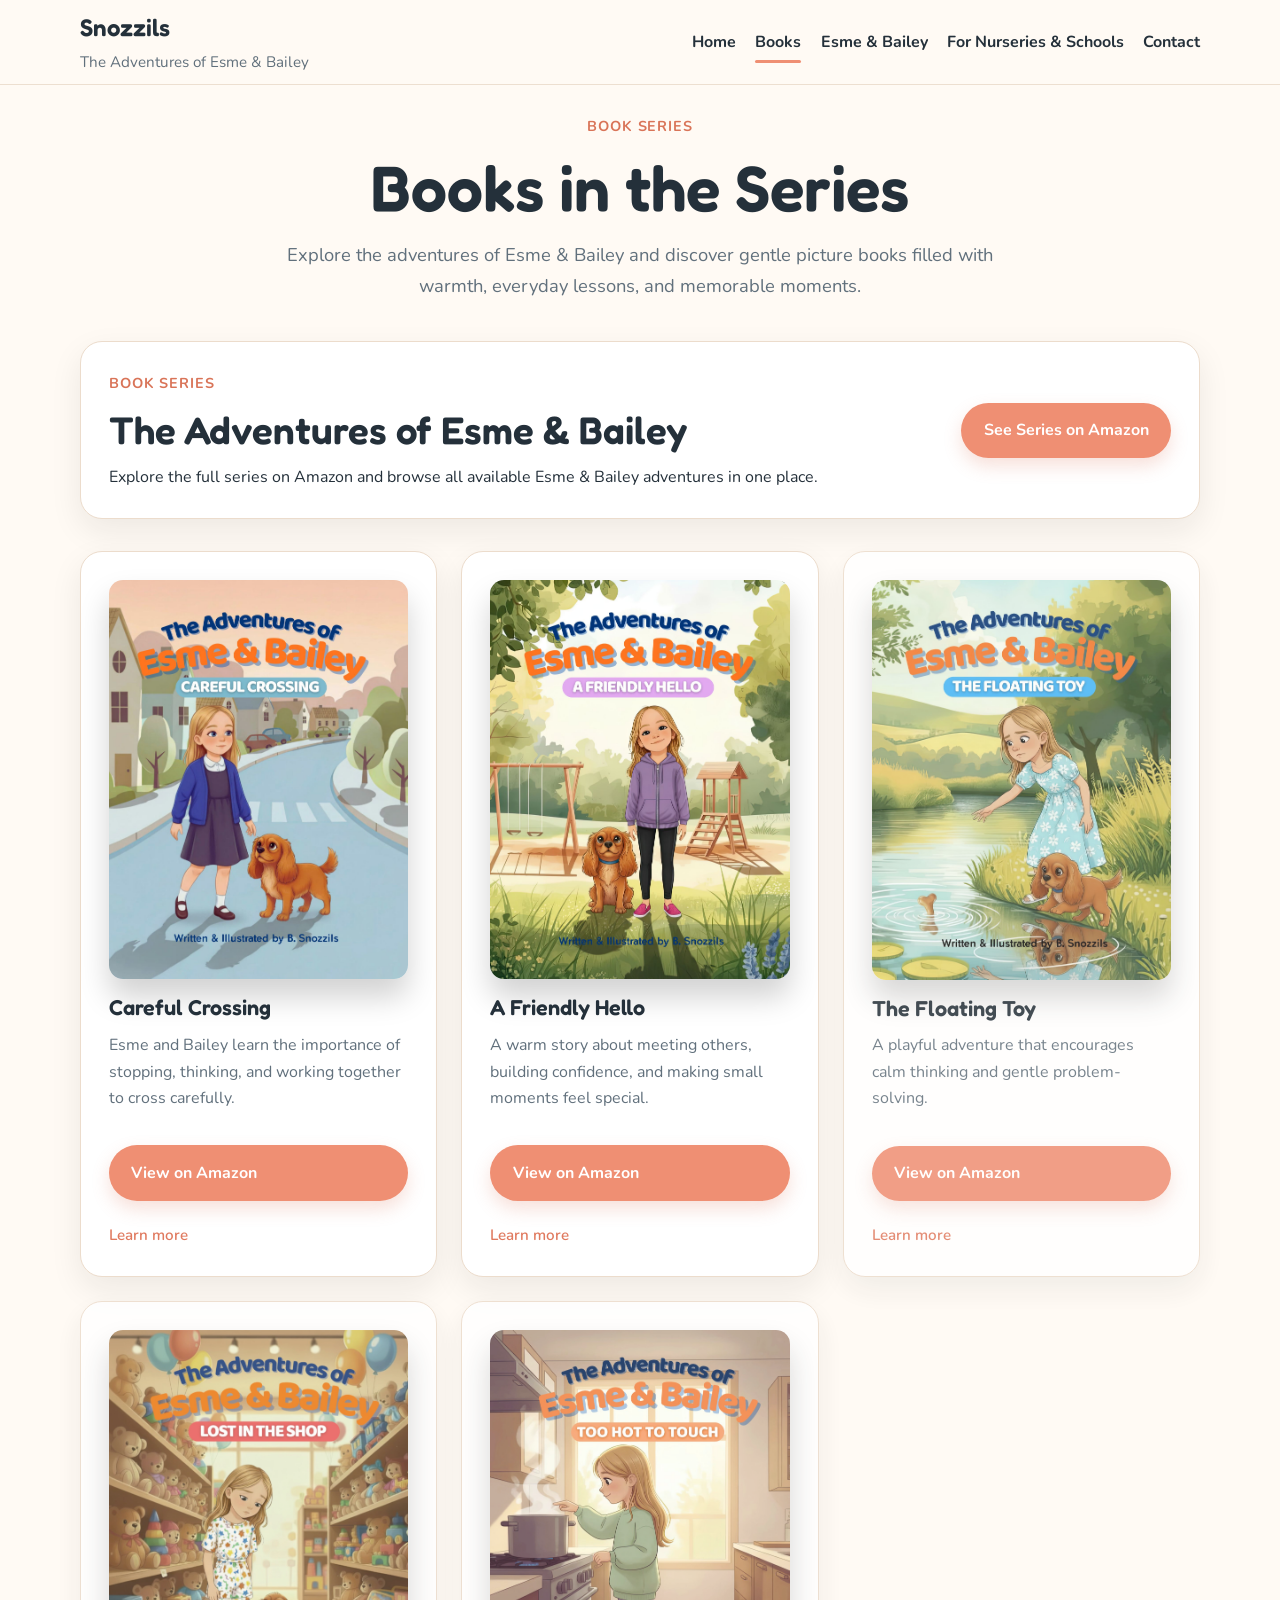
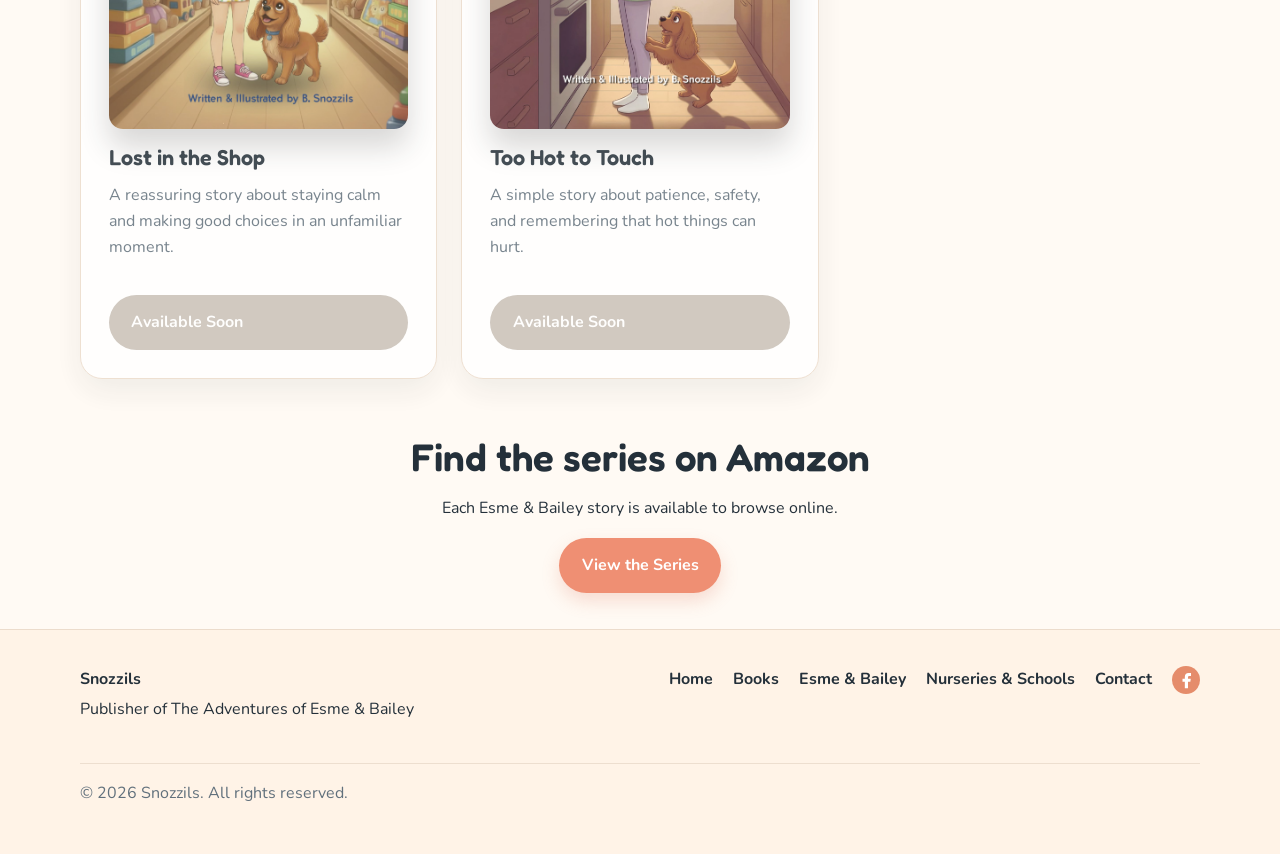
==== books/index.html @ 06a515b3 "feature: adding g-id" ====
<!doctype html>
<html lang="en">
  <head>
    <!-- Google Tag Manager -->
    <script>
      (function (w, d, s, l, i) {
        w[l] = w[l] || [];
        w[l].push({ "gtm.start": new Date().getTime(), event: "gtm.js" });
        var f = d.getElementsByTagName(s)[0],
          j = d.createElement(s),
          dl = l != "dataLayer" ? "&l=" + l : "";
        j.async = true;
        j.src = "https://www.googletagmanager.com/gtm.js?id=" + i + dl;
        f.parentNode.insertBefore(j, f);
      })(window, document, "script", "dataLayer", "GTM-5SWCSBLT");
    </script>
    <!-- End Google Tag Manager -->
    <meta charset="UTF-8" />
    <meta name="viewport" content="width=device-width, initial-scale=1.0" />
    <title>Books | The Adventures of Esme & Bailey</title>
    <meta
      name="description"
      content="Browse the books in The Adventures of Esme & Bailey picture book series."
    />
    <link rel="preconnect" href="https://fonts.googleapis.com" />
    <link rel="preconnect" href="https://fonts.gstatic.com" crossorigin />
    <link
      href="https://fonts.googleapis.com/css2?family=Fredoka:wght@400;500;600&family=Nunito:wght@400;600;700&display=swap"
      rel="stylesheet"
    />
    <link rel="stylesheet" href="/css/styles.css" />
    <link rel="stylesheet" href="/css/books.css" />
  </head>
  <body>
    <!-- Google Tag Manager (noscript) -->
    <noscript
      ><iframe
        src="https://www.googletagmanager.com/ns.html?id=GTM-5SWCSBLT"
        height="0"
        width="0"
        style="display: none; visibility: hidden"
      ></iframe
    ></noscript>
    <!-- End Google Tag Manager (noscript) -->
    <header class="site-header">
      <div class="container header-inner">
        <a href="/index.html" class="brand" aria-label="Snozzils home">
          <span class="brand-name">Snozzils</span>
          <span class="brand-subtitle">The Adventures of Esme & Bailey</span>
        </a>

        <button
          class="nav-toggle"
          aria-expanded="false"
          aria-controls="site-nav"
          aria-label="Open menu"
        >
          <span></span>
          <span></span>
          <span></span>
        </button>

        <nav id="site-nav" class="site-nav">
          <a href="/">Home</a>
          <a href="/books/" class="active">Books</a>
          <a href="/esme-bailey.html">Esme & Bailey</a>
          <a href="/nurseries-schools.html">For Nurseries & Schools</a>
          <a href="/contact.html">Contact</a>
        </nav>
      </div>
    </header>

    <main>
      <section class="page-hero section">
        <div class="container centered-text narrow">
          <p class="eyebrow">Book Series</p>
          <h1>Books in the Series</h1>
          <p class="lead">
            Explore the adventures of Esme & Bailey and discover gentle picture
            books filled with warmth, everyday lessons, and memorable moments.
          </p>
        </div>
      </section>

      <section class="section">
        <div class="container">
          <div class="series-panel card">
            <div class="series-panel-copy">
              <p class="eyebrow">Book Series</p>
              <h2>The Adventures of Esme & Bailey</h2>
              <p>
                Explore the full series on Amazon and browse all available Esme
                & Bailey adventures in one place.
              </p>
            </div>

            <div class="series-panel-actions">
              <a
                class="button"
                href="https://www.amazon.co.uk/dp/B0GRMDKV7B?binding=paperback&ref=dbs_dp_rwt_sb_pc_tpbk"
                target="_blank"
                rel="noopener"
              >
                See Series on Amazon
              </a>
            </div>
          </div>

          <div class="book-grid">
            <article class="book-card card">
              <img
                src="/images/books/careful-crossing.jpg"
                alt="Cover of Careful Crossing"
                class="book-cover"
              />

              <div class="book-card-content">
                <h3>Careful Crossing</h3>
                <p>
                  Esme and Bailey learn the importance of stopping, thinking,
                  and working together to cross carefully.
                </p>
                <div class="book-actions">
                  <a
                    class="button"
                    href="https://amzn.eu/d/08nSRtju"
                    target="_blank"
                    rel="noopener"
                  >
                    View on Amazon
                  </a>
                  <a href="/books/careful-crossing.html" class="book-link">
                    Learn more
                  </a>
                </div>
              </div>
            </article>

            <article class="book-card card">
              <img
                src="/images/books/friendly-hello.jpg"
                alt="Cover of A Friendly Hello"
                class="book-cover"
              />

              <div class="book-card-content">
                <h3>A Friendly Hello</h3>
                <p>
                  A warm story about meeting others, building confidence, and
                  making small moments feel special.
                </p>

                <div class="book-actions">
                  <a
                    class="button"
                    href="https://amzn.eu/d/0efbyoM5"
                    target="_blank"
                    rel="noopener"
                  >
                    View on Amazon
                  </a>
                  <a href="/books/a-friendly-hello.html" class="book-link">
                    Learn more
                  </a>
                </div>
              </div>
            </article>

            <article class="book-card card coming-soon">
              <img
                src="/images/books/floating-toy.jpg"
                alt="Cover of The Floating Toy"
                class="book-cover"
              />

              <div class="book-card-content">
                <h3>The Floating Toy</h3>
                <p>
                  A playful adventure that encourages calm thinking and gentle
                  problem-solving.
                </p>

                <div class="book-actions">
                  <a
                    class="button"
                    href="https://amzn.eu/d/0euOwkkl"
                    target="_blank"
                    rel="noopener"
                  >
                    View on Amazon
                  </a>
                  <a href="/books/the-floating-toy.html" class="book-link">
                    Learn more
                  </a>
                </div>
              </div>
            </article>

            <article class="book-card card coming-soon">
              <img
                src="/images/books/lost-in-the-shop.jpg"
                alt="Cover of Lost in the Shop"
                class="book-cover"
              />

              <div class="book-card-content">
                <h3>Lost in the Shop</h3>
                <p>
                  A reassuring story about staying calm and making good choices
                  in an unfamiliar moment.
                </p>

                <div class="book-actions">
                  <span class="button button-disabled">Available Soon</span>
                </div>
              </div>
            </article>

            <article class="book-card card coming-soon">
              <img
                src="/images/books/too-hot-to-touch.jpg"
                alt="Cover of Too Hot to Touch"
                class="book-cover"
              />

              <div class="book-card-content">
                <h3>Too Hot to Touch</h3>
                <p>
                  A simple story about patience, safety, and remembering that
                  hot things can hurt.
                </p>

                <div class="book-actions">
                  <span class="button button-disabled">Available Soon</span>
                </div>
              </div>
            </article>
          </div>
        </div>
      </section>

      <section class="section final-cta">
        <div class="container centered-text">
          <h2>Find the series on Amazon</h2>
          <p>Each Esme & Bailey story is available to browse online.</p>
          <a
            class="button"
            href="https://www.amazon.co.uk/dp/B0GRMDKV7B?binding=paperback&ref=dbs_dp_rwt_sb_pc_tpbk"
            target="_blank"
            rel="noopener"
          >
            View the Series
          </a>
        </div>
      </section>
    </main>

    <footer class="site-footer">
      <div class="container footer-inner">
        <div>
          <p class="footer-brand"><strong>Snozzils</strong></p>
          <p>Publisher of The Adventures of Esme & Bailey</p>
        </div>

        <nav class="footer-nav">
          <a href="/index.html">Home</a>
          <a href="/books/">Books</a>
          <a href="/esme-bailey.html">Esme & Bailey</a>
          <a href="/nurseries-schools.html">Nurseries & Schools</a>
          <a href="/contact.html">Contact</a>
          <a
            href="https://www.facebook.com/profile.php?id=61585542509320"
            target="_blank"
            class="social-link"
          >
            <img src="/images/fb.svg" alt="Facebook" />
          </a>
        </nav>
      </div>
      <div class="container footer-bottom">
        <p>&copy; 2026 Snozzils. All rights reserved.</p>
      </div>
    </footer>

    <script src="/js/main.js"></script>
  </body>
</html>
---- css/styles.css ----
/*
Snozzils Website
Copyright © 2026 Snozzils
All rights reserved.
*/

:root {
  --bg: #fffaf4;
  --surface: #ffffff;
  --surface-soft: #fff3e7;
  --text: #24303a;
  --muted: #61707c;
  --accent: #ef8f73;
  --accent-dark: #d97458;
  --secondary: #7fc9c4;
  --secondary-dark: #58aea7;
  --border: #ecdccc;
  --shadow: 0 12px 32px rgba(28, 28, 28, 0.08);
  --radius: 22px;
  --radius-sm: 14px;
  --max-width: 1120px;
  --transition: 0.2s ease;
}

*,
*::before,
*::after {
  box-sizing: border-box;
}

html {
  scroll-behavior: smooth;
}

body {
  margin: 0;
  font-family: "Nunito", Arial, sans-serif;
  background: var(--bg);
  color: var(--text);
  line-height: 1.65;
}

img {
  max-width: 100%;
  display: block;
}

a {
  color: var(--accent-dark);
  text-decoration: none;
}

a:hover {
  text-decoration: underline;
}

h1,
h2,
h3 {
  margin-top: 0;
  line-height: 1.15;
  font-family: "Fredoka", Arial, sans-serif;
  font-weight: 600;
  color: var(--text);
}

h1 {
  font-size: clamp(2.2rem, 5vw, 4rem);
  margin-bottom: 1rem;
}

h2 {
  font-size: clamp(1.7rem, 3vw, 2.5rem);
  margin-bottom: 1rem;
}

h3 {
  font-size: 1.35rem;
  margin-bottom: 0.75rem;
}

p {
  margin-top: 0;
  margin-bottom: 1rem;
}

ul {
  padding-left: 1.2rem;
  margin: 0;
}

.container {
  width: min(var(--max-width), calc(100% - 2rem));
  margin-inline: auto;
}

.narrow {
  max-width: 760px;
}

.section {
  padding: 2.75rem 0;
}

.section-tint {
  padding-top: 2.25rem;
  padding-bottom: 2.25rem;
  background: linear-gradient(180deg, rgba(255, 243, 231, 0.7), rgba(255, 250, 244, 0.8));
}

.centered-text {
  text-align: center;
}

.centered-top-gap {
  margin-top: 2rem;
  text-align: center;
}

.book-card.coming-soon {
  opacity: 0.85;
}

.book-card.coming-soon .book-cover {
  filter: saturate(0.9);
}

.eyebrow {
  display: inline-block;
  margin-bottom: 0.75rem;
  font-size: 0.9rem;
  font-weight: 700;
  letter-spacing: 0.06em;
  text-transform: uppercase;
  color: var(--accent-dark);
}

.lead {
  font-size: 1.15rem;
  color: var(--muted);
}

.card {
  background: var(--surface);
  border: 1px solid var(--border);
  border-radius: var(--radius);
  box-shadow: var(--shadow);
}

.series-panel {
  display: flex;
  align-items: center;
  justify-content: space-between;
  gap: 2rem;
  padding: 1.75rem;
  margin-bottom: 2rem;
}

.series-panel-copy h2 {
  margin-bottom: 0.75rem;
}

.series-panel-copy p:last-child {
  margin-bottom: 0;
}

.series-panel-actions {
  flex-shrink: 0;
}

.schools-intro-card {
  padding: 2rem;
  text-align: center;
}

.schools-intro-card h2 {
  margin-bottom: 1rem;
}

.schools-intro-card p:last-child {
  margin-bottom: 0;
}

.section-tight-top {
  padding-top: 0.5rem;
}

.schools-use-grid {
  display: grid;
  grid-template-columns: repeat(4, minmax(0, 1fr));
  gap: 1.25rem;
}

.use-card {
  padding: 1.5rem;
  text-align: center;
}

.use-card h3 {
  margin-bottom: 0.75rem;
}

.use-card p {
  margin-bottom: 0;
  color: var(--muted);
}

.button-row {
  display: flex;
  flex-wrap: wrap;
  gap: 1rem;
  margin-top: 1.5rem;
}

.centered-buttons {
  justify-content: center;
}

.button {
  display: inline-flex;
  align-items: center;
  justify-content: center;
  min-height: 50px;
  padding: 0.9rem 1.4rem;
  border-radius: 999px;
  border: 0;
  background: var(--accent);
  color: #ffffff;
  font-weight: 700;
  text-decoration: none;
  transition: transform var(--transition), background var(--transition), box-shadow var(--transition);
  box-shadow: 0 8px 18px rgba(217, 116, 88, 0.22);
}

.button:hover {
  background: var(--accent-dark);
  text-decoration: none;
  transform: translateY(-1px);
}

.button-secondary {
  background: var(--secondary);
  box-shadow: 0 8px 18px rgba(88, 174, 167, 0.2);
}

.button-secondary:hover {
  background: var(--secondary-dark);
}

.button-disabled {
  background: #c9c1b8;
  box-shadow: none;
  cursor: not-allowed;
  pointer-events: none;
}

.site-header {
  position: sticky;
  top: 0;
  z-index: 20;
  background: rgba(255, 250, 244, 0.94);
  backdrop-filter: blur(10px);
  border-bottom: 1px solid rgba(236, 220, 204, 0.9);
}

.header-inner {
  display: flex;
  align-items: center;
  justify-content: space-between;
  gap: 1rem;
  min-height: 84px;
}

.brand {
  display: inline-flex;
  flex-direction: column;
  gap: 0.15rem;
  color: var(--text);
  text-decoration: none;
}

.brand:hover {
  text-decoration: none;
}

.brand-name {
  font-family: "Fredoka", Arial, sans-serif;
  font-size: 1.5rem;
  font-weight: 600;
}

.brand-subtitle {
  font-size: 0.95rem;
  color: var(--muted);
}

.site-nav {
  display: flex;
  align-items: center;
  gap: 1.2rem;
}

.site-nav a {
  position: relative;
  padding: 0.35rem 0;
  font-weight: 700;
  color: var(--text);
  text-decoration: none;
}

.site-nav a::after {
  content: "";
  position: absolute;
  left: 0;
  bottom: -0.15rem;
  width: 100%;
  height: 3px;
  border-radius: 999px;
  background: transparent;
  transition: background var(--transition);
}

.site-nav a:hover::after,
.site-nav a.active::after {
  background: var(--accent);
}

.nav-toggle {
  display: none;
  width: 52px;
  height: 52px;
  padding: 0;
  border: 1px solid var(--border);
  border-radius: 14px;
  background: var(--surface);
  cursor: pointer;
}

.nav-toggle span {
  display: block;
  width: 22px;
  height: 2px;
  margin: 5px auto;
  background: var(--text);
  border-radius: 999px;
}

.hero {
  padding-top: 4rem;
  padding-bottom: 2.75rem;
}

.hero-grid,
.split-layout {
  display: grid;
  gap: 2rem;
  align-items: center;
}

.hero-grid {
  grid-template-columns: 1.1fr 0.9fr;
}

.hero-copy p:last-of-type {
  margin-bottom: 0;
}

.hero-media {
  padding: 1rem;
}

.hero-image,
.wide-image,
.character-image,
.book-cover {
  width: 100%;
  height: auto;
  border-radius: calc(var(--radius) - 8px);
}

.section-heading {
  max-width: 760px;
  margin: 0 auto 1.25rem;
  text-align: center;
}

.feature-grid,
.book-grid,
.chips-grid {
  display: grid;
  gap: 1.5rem;
}

.three-col {
  grid-template-columns: repeat(3, minmax(0, 1fr));
}

.two-col,
.split-layout {
  grid-template-columns: repeat(2, minmax(0, 1fr));
}

.book-grid {
  grid-template-columns: repeat(3, minmax(0, 1fr));
}

.info-card,
.character-card,
.book-card,
.contact-card,
.image-card {
  padding: 1.75rem;
}

.book-card .button {
  display: inline-block;
  margin-top: 14px;
}

.book-card .book-link {
  display: inline-block;
  margin-top: 8px;
}

.book-card p {
  flex-grow: 1;
}

.book-card .book-cover {
  aspect-ratio: 3 / 4;
  object-fit: cover;
  margin-bottom: 1rem;
  box-shadow: 0 18px 30px rgba(0,0,0,0.18);
  transition: transform 0.25s ease, box-shadow 0.25s ease;
}

.book-card {
  display: flex;
  flex-direction: column;
  height: 100%;
}

.book-card-content {
  flex-grow: 1;
}

.book-card-footer {
  margin-top: auto;
}

.book-card:hover .book-cover {
  transform: translateY(-6px);
  box-shadow: 0 26px 40px rgba(0,0,0,0.22);
}

.book-card p {
  color: var(--muted);
  flex-grow: 1;
}

.character-image {
  aspect-ratio: 1 / 1;
  object-fit: cover;
  margin-bottom: 1rem;
}

.split-callout {
  display: flex;
  align-items: center;
  justify-content: space-between;
  gap: 2rem;
  padding: 2rem;
}

.split-callout-actions {
  flex-shrink: 0;
}

.split-copy {
  padding: 0.5rem 0;
}

.simple-list li {
  margin-bottom: 0.7rem;
}

.chips-grid {
  grid-template-columns: repeat(4, minmax(0, 1fr));
  margin-top: 1rem;
}

.chip {
  padding: 1rem 1.2rem;
  text-align: center;
  background: var(--surface);
  border: 1px solid var(--border);
  border-radius: 999px;
  font-weight: 700;
  box-shadow: var(--shadow);
}

.final-cta {
  padding-top: 2.25rem;
  padding-bottom: 2.75rem;
}

.page-hero {
  padding-top: 1.75rem;
  padding-bottom: 0.5rem;
}

.page-hero .lead {
  margin-bottom: 0;
}

.page-hero + .section {
  padding-top: 0.75rem;
}

.site-footer {
  margin-top: 0.5rem;
  padding-top: 2.25rem;
  background: #fff3e7;
  border-top: 1px solid var(--border);
}

.footer-inner {
  display: flex;
  justify-content: space-between;
  gap: 2rem;
  padding-bottom: 1.5rem;
}

.footer-brand {
  margin-bottom: 0.25rem;
}

.footer-nav {
  display: flex;
  flex-wrap: wrap;
  gap: 1rem 1.25rem;
  align-content: flex-start;
}

.footer-nav a {
  color: var(--text);
  font-weight: 700;
  text-decoration: none;
}

.footer-bottom {
  padding: 1rem 0 2rem;
  border-top: 1px solid rgba(236, 220, 204, 0.9);
  color: var(--muted);
}

@media (max-width: 960px) {
  .schools-use-grid {
    grid-template-columns: repeat(2, minmax(0, 1fr));
  }
}

@media (max-width: 760px) {
  .schools-use-grid {
    grid-template-columns: 1fr;
  }

  .schools-intro-card,
  .use-card {
    padding: 1.4rem;
  }
}

@media (max-width: 960px) {
  .hero-grid,
  .split-layout,
  .three-col,
  .two-col,
  .book-grid,
  .chips-grid {
    grid-template-columns: repeat(2, minmax(0, 1fr));
  }

  .split-callout {
    flex-direction: column;
    align-items: flex-start;
  }

  .series-panel {
    flex-direction: column;
    align-items: flex-start;
  }

  .series-panel-actions {
    width: 100%;
  }

  .series-panel-actions .button {
    width: 100%;
  }
}

@media (max-width: 760px) {
  .section {
    padding: 2.25rem 0;
  }

  .section-tint {
    padding-top: 2rem;
    padding-bottom: 2rem;
  }

  .page-hero {
    padding-top: 1.5rem;
    padding-bottom: 0.25rem;
  }

  .page-hero + .section {
    padding-top: 0.5rem;
  }

  .hero {
    padding-top: 2.75rem;
    padding-bottom: 2rem;
  }

  .nav-toggle {
    display: inline-block;
  }

  .site-nav {
    position: absolute;
    top: calc(100% + 0.5rem);
    left: 1rem;
    right: 1rem;
    display: none;
    flex-direction: column;
    align-items: stretch;
    gap: 0;
    padding: 0.75rem;
    background: var(--surface);
    border: 1px solid var(--border);
    border-radius: 18px;
    box-shadow: var(--shadow);
  }

  .site-nav.is-open {
    display: flex;
  }

  .site-nav a {
    padding: 0.9rem 0.8rem;
    border-radius: 12px;
  }

  .site-nav a:hover {
    background: var(--surface-soft);
  }

  .site-nav a::after {
    display: none;
  }

  .hero-grid,
  .split-layout,
  .three-col,
  .two-col,
  .book-grid,
  .chips-grid {
    grid-template-columns: 1fr;
  }

  .footer-inner {
    flex-direction: column;
  }

  .button-row {
    flex-direction: column;
    align-items: stretch;
  }

  .button {
    width: 100%;
  }
}
---- css/books.css ----
/* ============================= */
/* BOOK CARD BUTTONS (LIST PAGE) */
/* ============================= */

.book-actions {
  display: flex;
  flex-direction: column;
  gap: 14px;
  margin-top: 20px;
}

.btn {
  display: inline-block;
  width: 100%;
  padding: 12px 20px;
  font-size: 1rem;
  border-radius: 999px;
  text-align: center;
  text-decoration: none;
  font-weight: 700;
  transition: transform 0.18s ease, opacity 0.18s ease;
  box-sizing: border-box;
}

.btn:hover {
  transform: translateY(-1px);
}

.btn-primary {
  background: #e59678;
  color: #ffffff;
}

.btn-secondary {
  display: inline-flex;
  align-items: center;
  justify-content: center;
  padding: 12px 20px;
  min-height: 50px;
  border-radius: 999px;
  font-weight: 600;
  text-decoration: none;
  background: rgba(230, 140, 100, 0.15);
  color: #e68c64;
  border: 2px solid #e68c64;
  transition: all 0.2s ease;
  box-sizing: border-box;
  white-space: nowrap;
}

.btn-secondary:hover {
  background: #e68c64;
  color: #fff;
}

.btn-secondary,
.btn-secondary:hover,
.btn-secondary:focus,
.btn-secondary:active {
  text-decoration: none !important;
}

.coming-soon-card {
  opacity: 0.65;
  transform: scale(0.98);
}

.activity-link {
  background: rgba(230, 140, 100, 0.1);
  padding: 10px 16px;
  border-radius: 999px;
  font-weight: 600;
  color: #e68c64;
  text-decoration: none;
}

.btn-muted {
  background: #cfc8c2;
  color: #ffffff;
  cursor: default;
}

.book-link {
  font-size: 0.95rem;
  font-weight: 600;
  color: #e07a5f;
  text-decoration: none;
  transition: opacity 0.2s ease;
}

.book-link:hover {
  opacity: 0.7;
}

/* ============================= */
/* BOOK HERO */
/* ============================= */

.book-hero {
  padding: 2rem 0 1.25rem;
}

.book-hero-grid {
  display: grid;
  grid-template-columns: 320px 1fr;
  gap: 2rem;
  align-items: start;
}

.book-cover-panel {
  background: #ffffff;
  border: 1px solid #dfd2c5;
  border-radius: 24px;
  padding: 1.25rem;
  box-shadow: 0 6px 18px rgba(70, 52, 35, 0.05);
}

.book-cover-panel img {
  width: 100%;
  border-radius: 18px;
  display: block;
}

.book-summary-panel {
  background: #fcfbf8;
  border: 1px solid #dfd2c5;
  border-radius: 24px;
  padding: 1.75rem;
  box-shadow: 0 4px 12px rgba(70, 52, 35, 0.04);
}

.book-subtitle {
  margin-bottom: 1rem;
}

.detail-badges {
  display: flex;
  flex-wrap: wrap;
  gap: 0.5rem;
  margin: 1rem 0 1rem;
}

.detail-badges span {
  background: #eef4ff;
  color: #35507d;
  padding: 0.45rem 0.8rem;
  border-radius: 999px;
  font-size: 0.85rem;
  font-weight: 700;
}

.detail-actions {
  display: flex;
  flex-wrap: wrap;
  align-items: center;
  gap: 0.9rem 1rem;
  margin-top: 1.5rem;
}

.detail-actions .button,
.detail-actions .btn-secondary {
  width: auto;
  flex: 0 0 auto;
}

.detail-actions .text-link {
  flex: 0 0 auto;
}

.text-link {
  font-weight: 700;
  color: #dd7f5c;
  text-decoration: none;
}

.text-link:hover {
  text-decoration: underline;
}

/* ============================= */
/* GENERAL SECTION SPACING */
/* ============================= */

.section {
  padding: 1.75rem 0;
}

.section-tight {
  padding: 1.25rem 0;
}

.section-heading {
  text-align: center;
  margin-bottom: 1.25rem;
}

.section-heading h2 {
  margin-bottom: 0.5rem;
}

/* ============================= */
/* CENTERED FEATURE CARD */
/* ============================= */

.centered-card {
  max-width: 720px;
  margin: 0 auto;
  padding: 2rem;
  text-align: center;
  background: #fcfbf8;
  border: 1px solid #dfd2c5;
  border-radius: 24px;
  box-shadow: 0 4px 12px rgba(70, 52, 35, 0.04);
}

/* ============================= */
/* BENEFIT CARDS */
/* ============================= */

.benefit-grid {
  display: grid;
  grid-template-columns: repeat(4, minmax(0, 1fr));
  gap: 1.25rem;
  margin-top: 1rem;
}

.benefit-card {
  padding: 1.25rem;
  background: #fcfbf8;
  border: 1px solid #dfd2c5;
  border-radius: 22px;
  box-shadow: 0 3px 10px rgba(70, 52, 35, 0.04);
}

.benefit-card h3 {
  margin-bottom: 0.5rem;
}

/* ============================= */
/* BOOK PREVIEW */
/* ============================= */

.preview-card {
  max-width: 760px;
  margin: 0 auto;
  padding: 0.75rem;
  background: #ffffff;
  border: 1px solid #dfd2c5;
  border-radius: 24px;
  box-shadow: 0 4px 12px rgba(70, 52, 35, 0.04);
}

.preview-card img {
  width: 100%;
  border-radius: 18px;
  display: block;
}

.preview-caption {
  text-align: center;
  max-width: 520px;
  margin: 1rem auto 0;
  font-size: 0.95rem;
  line-height: 1.6;
  color: #5a5a5a;
}

.section-intro {
  text-align: center;
  max-width: 640px;
  margin: 0 auto 1.5rem;
}

/* ============================= */
/* DETAIL GRID */
/* ============================= */

.detail-grid {
  display: grid;
  grid-template-columns: repeat(2, minmax(0, 1fr));
  gap: 1.25rem;
}

.detail-card {
  padding: 1.5rem;
  background: #fcfbf8;
  border: 1px solid #dfd2c5;
  border-radius: 22px;
  box-shadow: 0 3px 10px rgba(70, 52, 35, 0.04);
}

.detail-list {
  padding-left: 1.2rem;
}

.detail-list li + li {
  margin-top: 0.4rem;
}

/* ============================= */
/* BONUS DOWNLOADS */
/* ============================= */

.bonus-grid {
  display: grid;
  grid-template-columns: repeat(3, minmax(0, 1fr));
  gap: 1.25rem;
}

.bonus-card {
  background: #ffffff;
  border: 1px solid #dfd2c5;
  border-radius: 22px;
  overflow: hidden;
  box-shadow: 0 4px 12px rgba(70, 52, 35, 0.04);
}

.bonus-card img {
  width: 100%;
  display: block;
}

.bonus-card-content {
  padding: 1.25rem;
}

.bonus-card-content h3 {
  margin-bottom: 0.5rem;
}

.bonus-card-content p {
  margin-bottom: 1rem;
}

.bonus-list {
  list-style: none;
  padding: 0;
  margin: 0 0 1rem 0;
}

.bonus-list li {
  position: relative;
  padding-left: 1.4rem;
  margin-bottom: 0.4rem;
}

.bonus-list li::before {
  content: "✔";
  position: absolute;
  left: 0;
  top: 0;
  color: #e58b6b;
  font-weight: bold;
}

/* ============================= */
/* REVIEWS */
/* ============================= */

.review-section {
  text-align: center;
  margin: 4rem auto 5rem;
}

.review-highlight {
  max-width: 720px;
  margin: 1.25rem auto 0;
  padding: 2rem 2.25rem;
  background: #fff;
  border: 1px solid rgba(230, 140, 100, 0.18);
  border-radius: 20px;
  box-shadow: 0 10px 24px rgba(0, 0, 0, 0.04);
  text-align: left;
}

.review-stars {
  font-size: 20px;
  letter-spacing: 2px;
  margin-bottom: 10px;
  color: #f59e0b;
}

.review-stars span {
  color: #f5a623;
}

.review-text {
  font-size: 1.15rem;
  line-height: 1.7;
  margin: 0 0 0.9rem;
}

.review-meta {
  font-size: 0.95rem;
  opacity: 0.75;
  margin: 0;
}

/* ============================= */
/* FLOATING AMAZON CTA */
/* ============================= */

.floating-amazon-cta {
  position: fixed;
  right: 20px;
  bottom: 20px;
  z-index: 1000;
  display: inline-flex;
  align-items: center;
  justify-content: center;
  padding: 14px 20px;
  border-radius: 999px;
  background: #e68c64;
  color: #fff;
  font-weight: 700;
  text-decoration: none;
  box-shadow: 0 10px 24px rgba(0, 0, 0, 0.14);
  opacity: 0;
  visibility: hidden;
  transform: translateY(12px);
  transition:
    opacity 0.22s ease,
    transform 0.22s ease,
    visibility 0.22s ease,
    background 0.2s ease;
}

.floating-amazon-cta:hover,
.floating-amazon-cta:focus,
.floating-amazon-cta:active {
  background: #d96f45;
  color: #fff;
  text-decoration: none;
}

.floating-amazon-cta.is-visible {
  opacity: 1;
  visibility: visible;
  transform: translateY(0);
}

/* ============================= */
/* MOBILE */
/* ============================= */

@media (max-width: 980px) {
  .benefit-grid {
    grid-template-columns: repeat(2, minmax(0, 1fr));
  }

  .bonus-grid {
    grid-template-columns: repeat(2, minmax(0, 1fr));
  }
}

@media (max-width: 860px) {
  .book-hero-grid {
    grid-template-columns: 1fr;
  }

  .benefit-grid,
  .detail-grid,
  .bonus-grid {
    grid-template-columns: 1fr;
  }
}

@media (max-width: 768px) {
  .floating-amazon-cta {
    right: 16px;
    left: 16px;
    bottom: 16px;
    width: auto;
    padding: 14px 18px;
    text-align: center;
  }
}

@media (max-width: 640px) {
  .detail-actions {
    flex-direction: column;
    align-items: stretch;
    gap: 0.75rem;
  }

  .detail-actions .button,
  .detail-actions .btn-secondary {
    width: 100%;
  }

  .detail-actions .text-link {
    display: inline-block;
    width: 100%;
    text-align: center;
    margin-top: 0.15rem;
  }

  .btn-secondary {
    white-space: normal;
  }
}

@media (max-width: 640px) {
  .detail-actions {
    display: flex;
    flex-direction: column;
    align-items: stretch;
    gap: 0.75rem;
  }

  .detail-actions .button,
  .detail-actions .btn-secondary {
    display: flex;
    width: 100%;
    min-height: 52px;
    align-items: center;
    justify-content: center;
    text-align: center;
    box-sizing: border-box;
  }

  .detail-actions .btn-secondary {
    white-space: normal;
  }

  .detail-actions .text-link {
    display: block;
    width: 100%;
    text-align: center;
    margin-top: 0.15rem;
  }
}
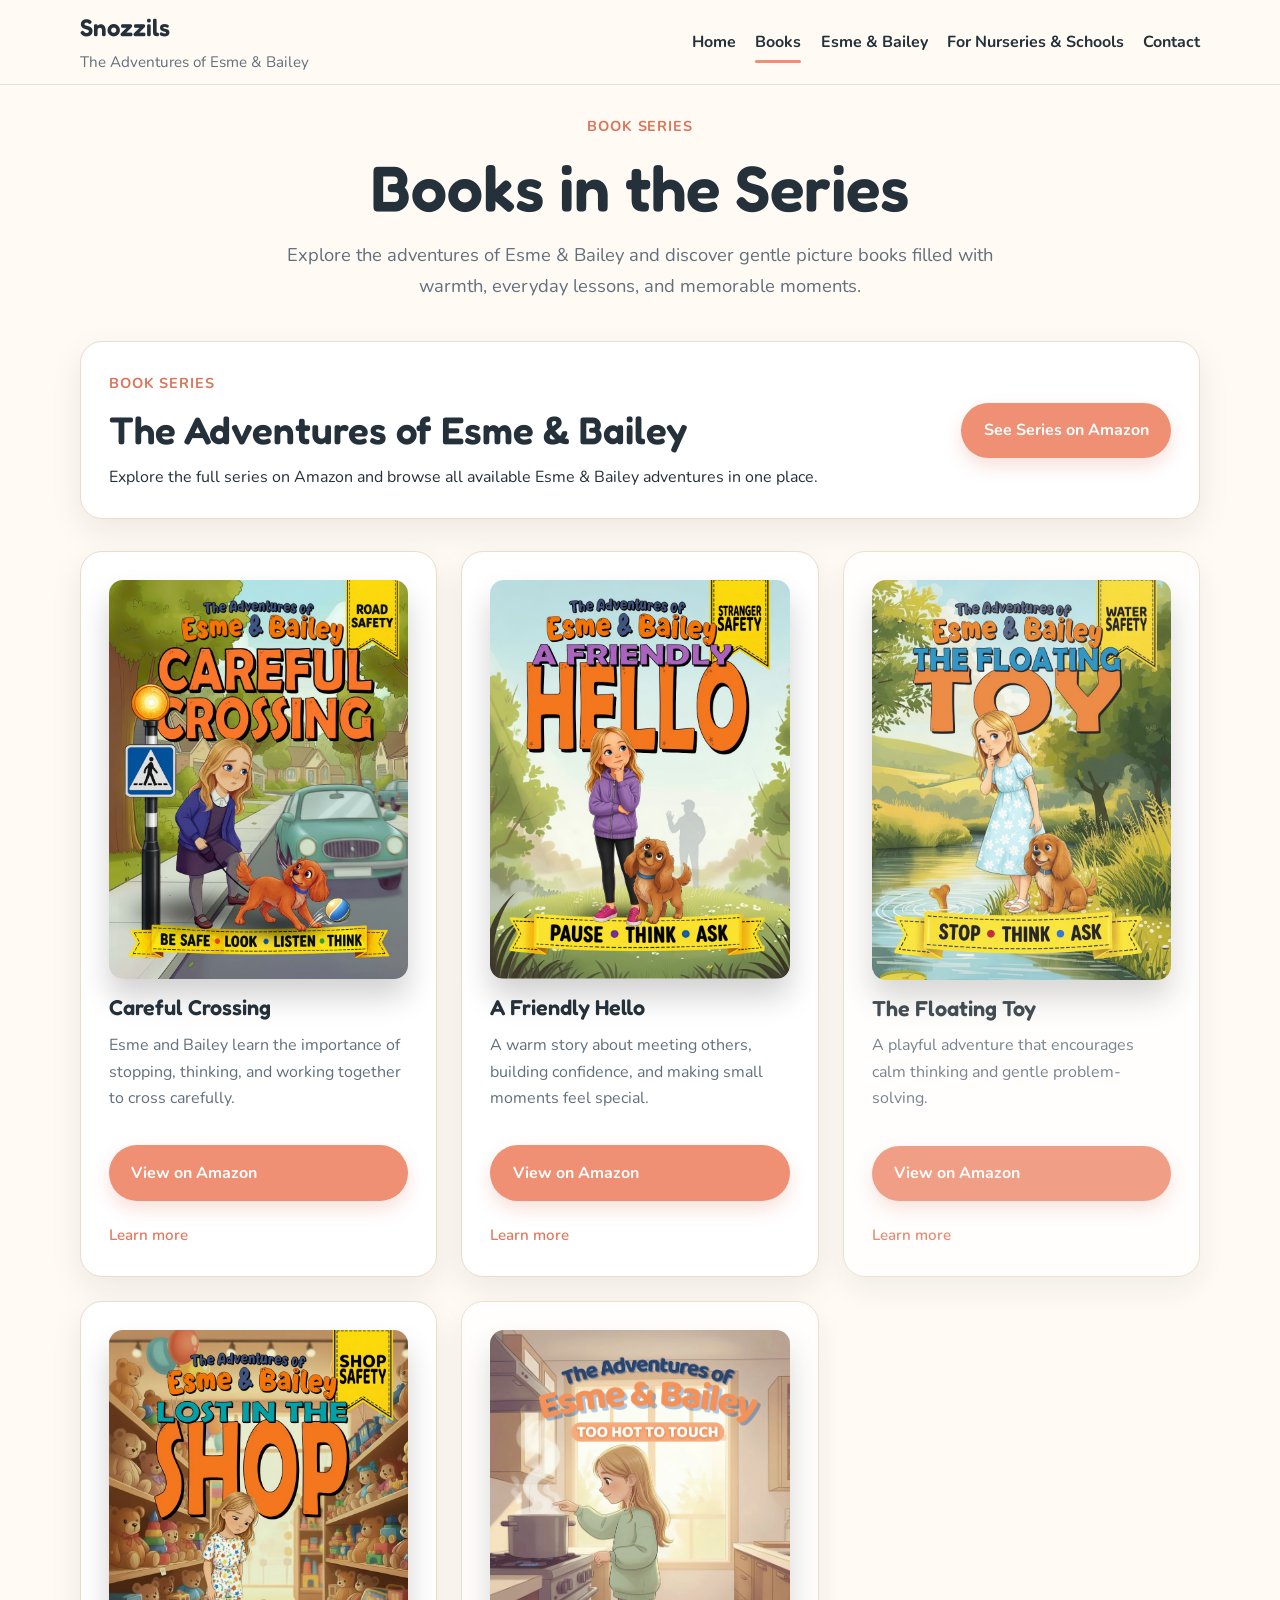
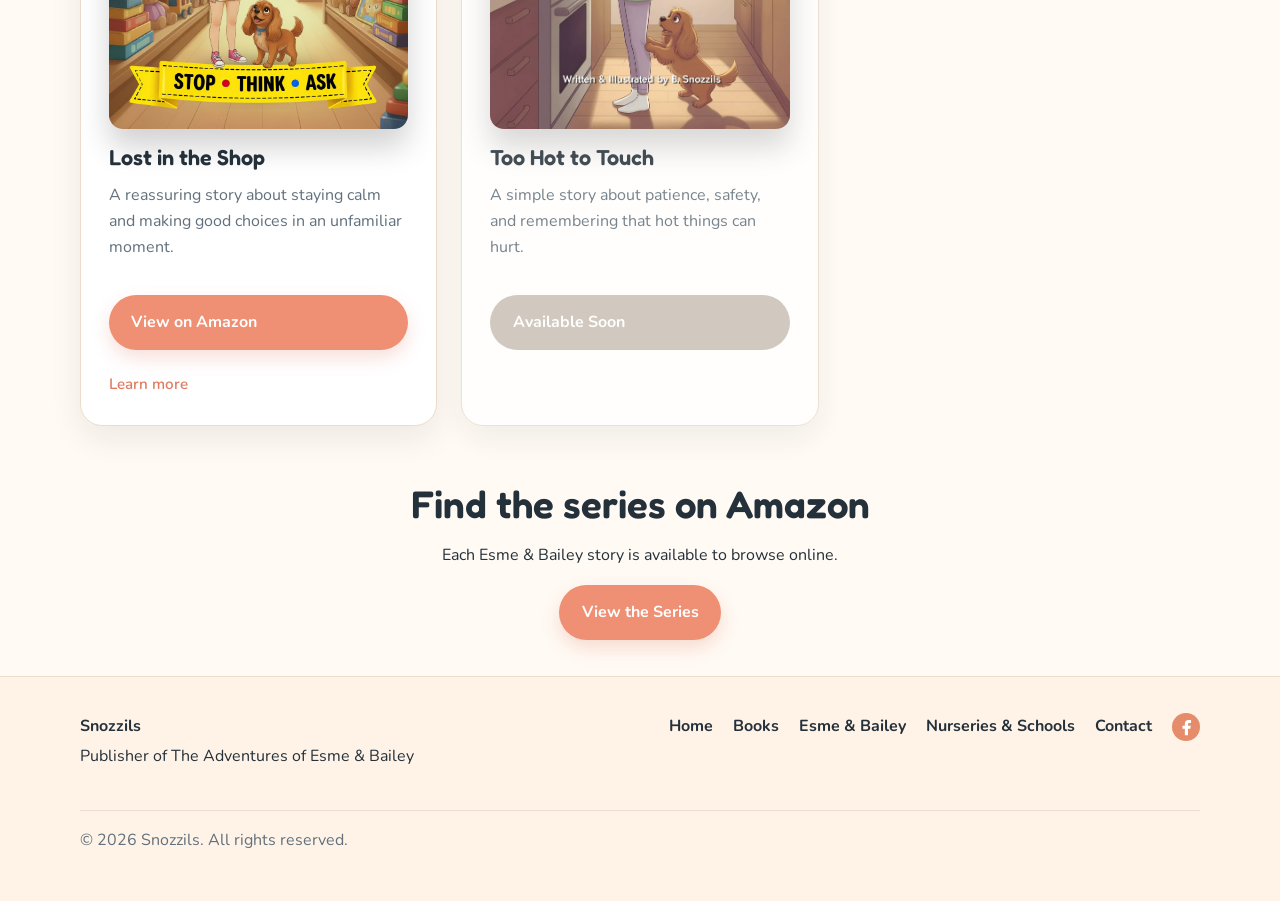
==== commit aae52619: "fix:" ====
--- a/books/index.html
+++ b/books/index.html
@@ -1,20 +1,6 @@
 <!doctype html>
 <html lang="en">
   <head>
-    <!-- Google Tag Manager -->
-    <script>
-      (function (w, d, s, l, i) {
-        w[l] = w[l] || [];
-        w[l].push({ "gtm.start": new Date().getTime(), event: "gtm.js" });
-        var f = d.getElementsByTagName(s)[0],
-          j = d.createElement(s),
-          dl = l != "dataLayer" ? "&l=" + l : "";
-        j.async = true;
-        j.src = "https://www.googletagmanager.com/gtm.js?id=" + i + dl;
-        f.parentNode.insertBefore(j, f);
-      })(window, document, "script", "dataLayer", "GTM-5SWCSBLT");
-    </script>
-    <!-- End Google Tag Manager -->
     <meta charset="UTF-8" />
     <meta name="viewport" content="width=device-width, initial-scale=1.0" />
     <title>Books | The Adventures of Esme & Bailey</title>
@@ -22,26 +8,25 @@
       name="description"
       content="Browse the books in The Adventures of Esme & Bailey picture book series."
     />
+    <script>
+      window.dataLayer = window.dataLayer || [];
+      function gtag() {
+        dataLayer.push(arguments);
+      }
+      gtag("js", new Date());
+      gtag("config", "G-G6J64X65LK");
+    </script> 
     <link rel="preconnect" href="https://fonts.googleapis.com" />
     <link rel="preconnect" href="https://fonts.gstatic.com" crossorigin />
     <link
       href="https://fonts.googleapis.com/css2?family=Fredoka:wght@400;500;600&family=Nunito:wght@400;600;700&display=swap"
       rel="stylesheet"
     />
+    <script src="/js/analytics.js"></script>
     <link rel="stylesheet" href="/css/styles.css" />
     <link rel="stylesheet" href="/css/books.css" />
   </head>
   <body>
-    <!-- Google Tag Manager (noscript) -->
-    <noscript
-      ><iframe
-        src="https://www.googletagmanager.com/ns.html?id=GTM-5SWCSBLT"
-        height="0"
-        width="0"
-        style="display: none; visibility: hidden"
-      ></iframe
-    ></noscript>
-    <!-- End Google Tag Manager (noscript) -->
     <header class="site-header">
       <div class="container header-inner">
         <a href="/index.html" class="brand" aria-label="Snozzils home">
@@ -100,6 +85,7 @@
                 href="https://www.amazon.co.uk/dp/B0GRMDKV7B?binding=paperback&ref=dbs_dp_rwt_sb_pc_tpbk"
                 target="_blank"
                 rel="noopener"
+                data-tracking="hero"
               >
                 See Series on Amazon
               </a>
@@ -126,6 +112,9 @@
                     href="https://amzn.eu/d/08nSRtju"
                     target="_blank"
                     rel="noopener"
+                    data-tracking="careful_crossing"
+                    data-book="careful-crossing"
+                    data-page="home"                       
                   >
                     View on Amazon
                   </a>
@@ -156,6 +145,9 @@
                     href="https://amzn.eu/d/0efbyoM5"
                     target="_blank"
                     rel="noopener"
+                    data-tracking="a_friendly_hello"
+                    data-book="a_friendly_hello"
+                    data-page="home"                          
                   >
                     View on Amazon
                   </a>
@@ -186,6 +178,9 @@
                     href="https://amzn.eu/d/0euOwkkl"
                     target="_blank"
                     rel="noopener"
+                    data-tracking="a_floating_toy"
+                    data-book="a_floating_toy"
+                    data-page="home"                            
                   >
                     View on Amazon
                   </a>
@@ -196,7 +191,7 @@
               </div>
             </article>
 
-            <article class="book-card card coming-soon">
+            <article class="book-card card">
               <img
                 src="/images/books/lost-in-the-shop.jpg"
                 alt="Cover of Lost in the Shop"
@@ -211,7 +206,20 @@
                 </p>
 
                 <div class="book-actions">
-                  <span class="button button-disabled">Available Soon</span>
+                  <a
+                    class="button"
+                    href="https://amzn.eu/d/0bIhm81P"
+                    target="_blank"
+                    rel="noopener"
+                    data-tracking="a_floating_toy"
+                    data-book="a_floating_toy"
+                    data-page="home"                            
+                  >
+                    View on Amazon
+                  </a>
+                  <a href="/books/lost-in-the-shop.html" class="book-link">
+                    Learn more
+                  </a>
                 </div>
               </div>
             </article>
@@ -248,6 +256,7 @@
             href="https://www.amazon.co.uk/dp/B0GRMDKV7B?binding=paperback&ref=dbs_dp_rwt_sb_pc_tpbk"
             target="_blank"
             rel="noopener"
+            data-tracking="series"
           >
             View the Series
           </a>
--- a/css/styles.css
+++ b/css/styles.css
@@ -683,3 +683,4 @@
     width: 100%;
   }
 }
+
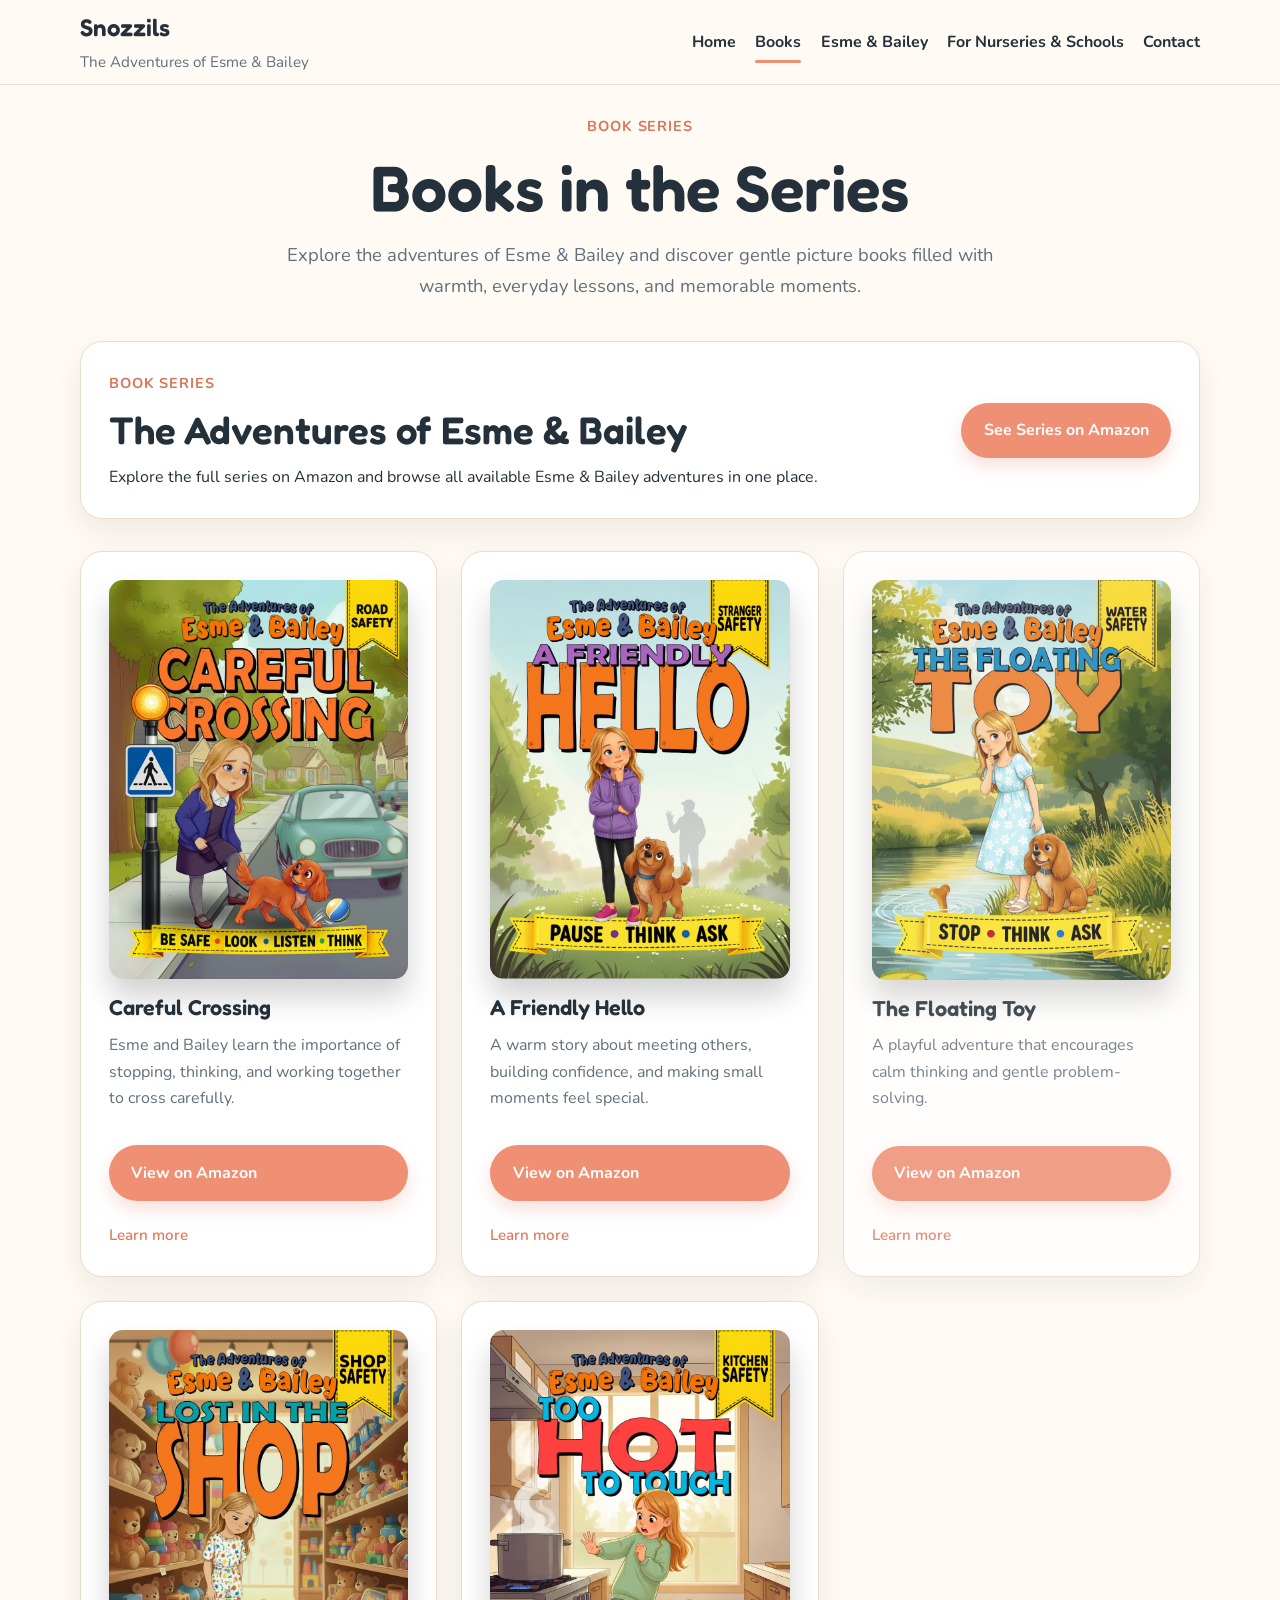
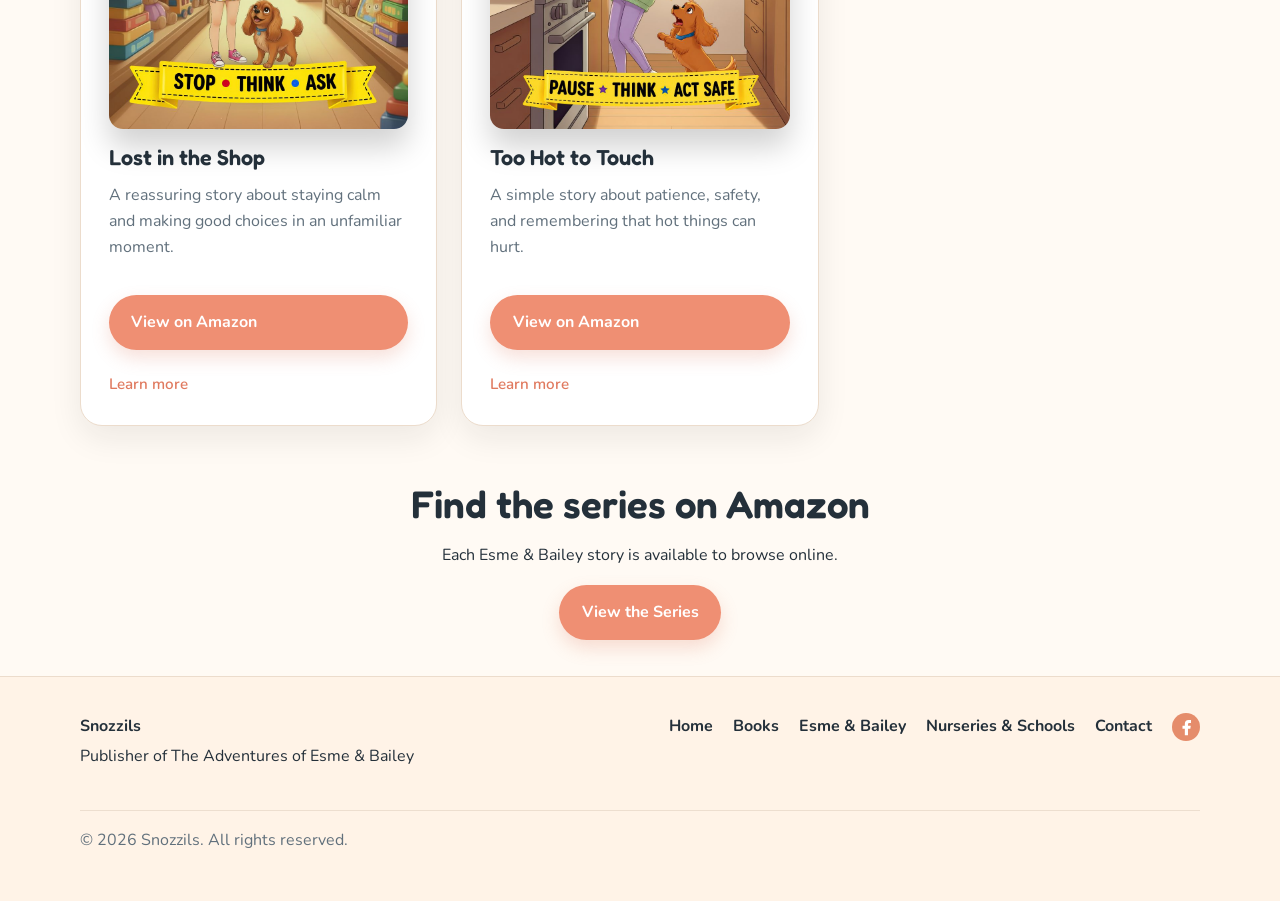
==== commit 0eb4bfb3: "feature: more packs" ====
--- a/books/index.html
+++ b/books/index.html
@@ -15,7 +15,7 @@
       }
       gtag("js", new Date());
       gtag("config", "G-G6J64X65LK");
-    </script> 
+    </script>
     <link rel="preconnect" href="https://fonts.googleapis.com" />
     <link rel="preconnect" href="https://fonts.gstatic.com" crossorigin />
     <link
@@ -114,7 +114,7 @@
                     rel="noopener"
                     data-tracking="careful_crossing"
                     data-book="careful-crossing"
-                    data-page="home"                       
+                    data-page="home"
                   >
                     View on Amazon
                   </a>
@@ -147,7 +147,7 @@
                     rel="noopener"
                     data-tracking="a_friendly_hello"
                     data-book="a_friendly_hello"
-                    data-page="home"                          
+                    data-page="home"
                   >
                     View on Amazon
                   </a>
@@ -180,7 +180,7 @@
                     rel="noopener"
                     data-tracking="a_floating_toy"
                     data-book="a_floating_toy"
-                    data-page="home"                            
+                    data-page="home"
                   >
                     View on Amazon
                   </a>
@@ -213,7 +213,7 @@
                     rel="noopener"
                     data-tracking="a_floating_toy"
                     data-book="a_floating_toy"
-                    data-page="home"                            
+                    data-page="home"
                   >
                     View on Amazon
                   </a>
@@ -224,7 +224,7 @@
               </div>
             </article>
 
-            <article class="book-card card coming-soon">
+            <article class="book-card card">
               <img
                 src="/images/books/too-hot-to-touch.jpg"
                 alt="Cover of Too Hot to Touch"
@@ -239,7 +239,20 @@
                 </p>
 
                 <div class="book-actions">
-                  <span class="button button-disabled">Available Soon</span>
+                  <a
+                    class="button"
+                    href="https://amzn.eu/d/02u6YwlA"
+                    target="_blank"
+                    rel="noopener"
+                    data-tracking="too_hot_to_touch"
+                    data-book="too_hot_to_touch"
+                    data-page="home"
+                  >
+                    View on Amazon
+                  </a>
+                  <a href="/books/too-hot-to-touch.html" class="book-link">
+                    Learn more
+                  </a>
                 </div>
               </div>
             </article>
--- a/css/books.css
+++ b/css/books.css
@@ -529,4 +529,43 @@
     text-align: center;
     margin-top: 0.15rem;
   }
+}
+
+.discussion-card {
+  display: grid;
+  grid-template-columns: 1fr 1fr;
+  gap: 3rem;
+  align-items: center;
+}
+
+.discussion-card-image img {
+  width: 100%;
+  height: auto;
+  display: block;
+  border-radius: 18px;
+}
+
+.discussion-card-content {
+  display: flex;
+  flex-direction: column;
+  justify-content: center;
+}
+
+.discussion-card-content h2 {
+  margin-top: 0.25rem;
+}
+
+.discussion-card-content h3 {
+  margin-bottom: 1.25rem;
+}
+
+.discussion-card-content p:last-of-type {
+  margin-bottom: 1.5rem;
+}
+
+@media (max-width: 900px) {
+  .discussion-card {
+    grid-template-columns: 1fr;
+    gap: 2rem;
+  }
 }
